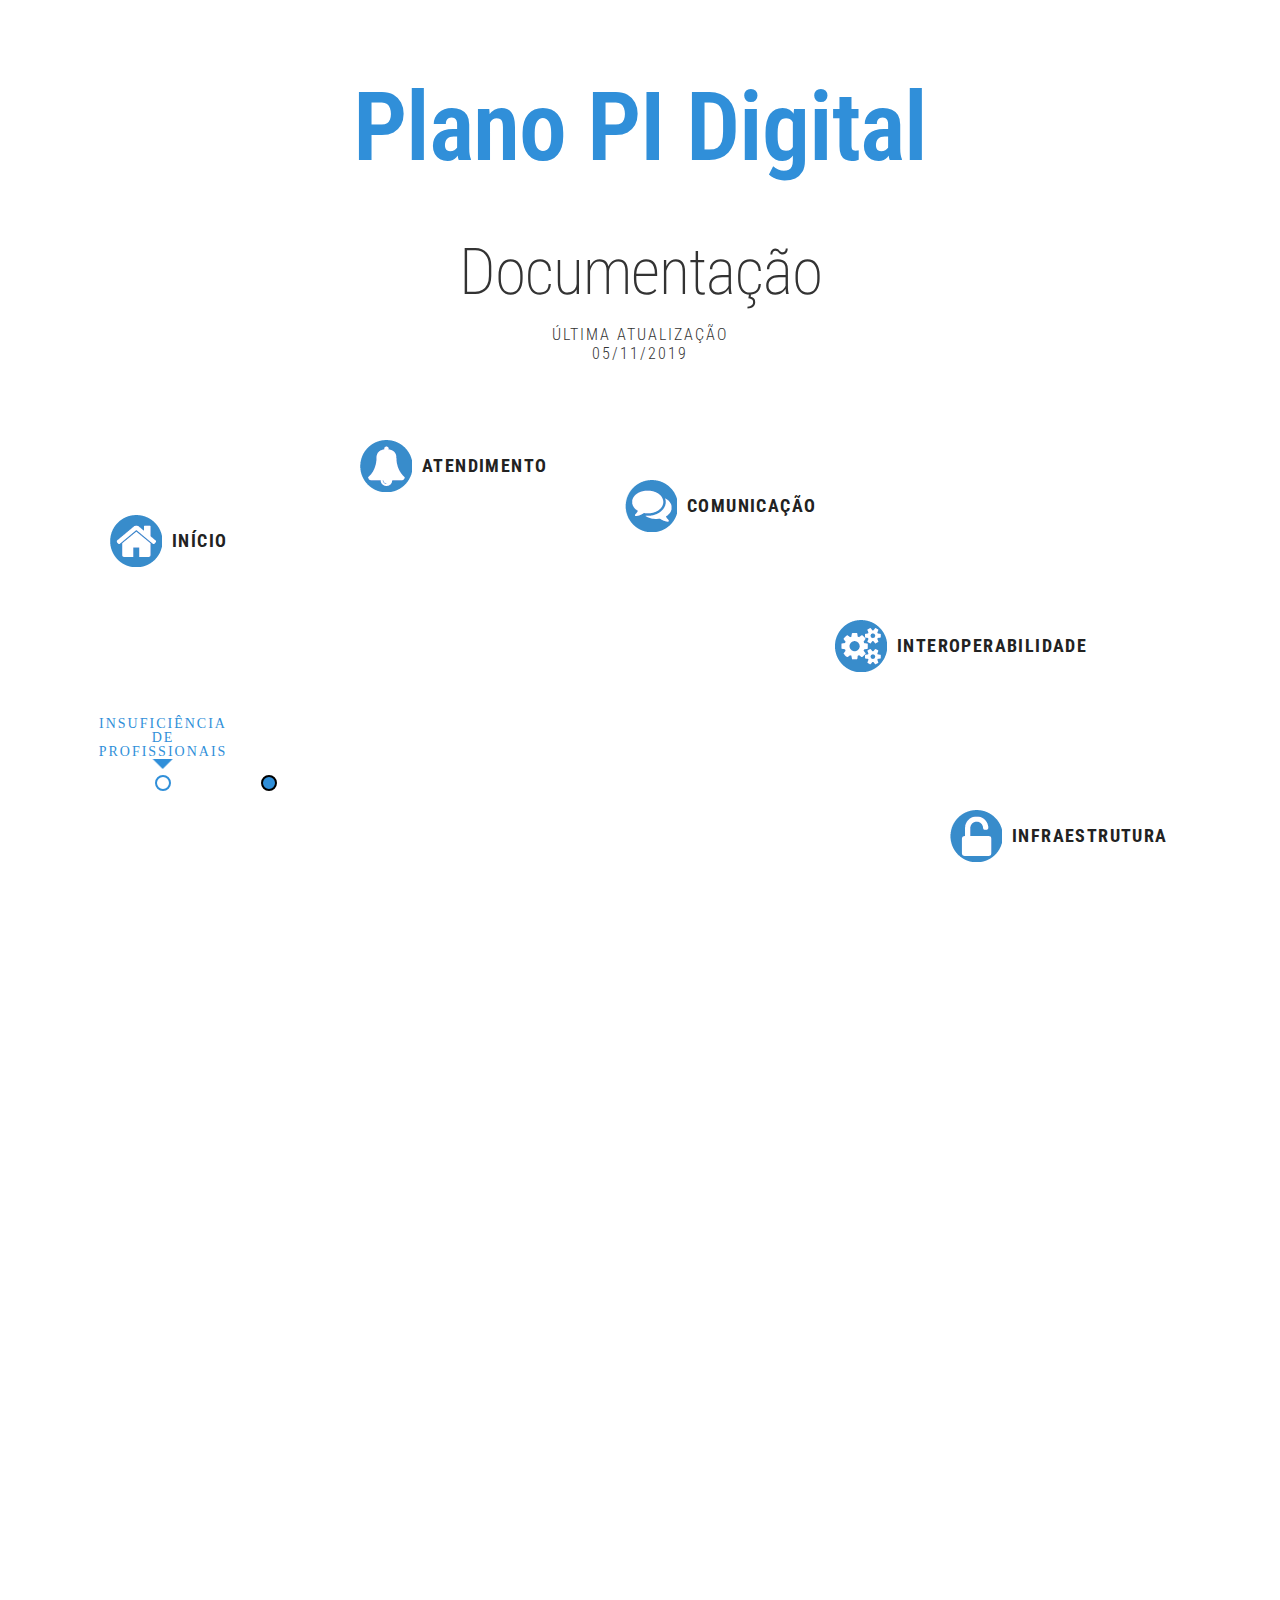
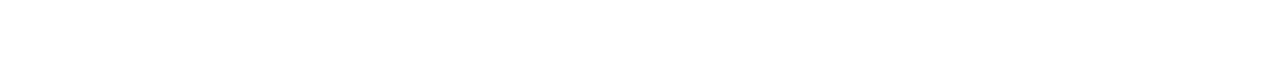
==== riscos.html @ b41d3cec "Update riscos.html" ====
<!DOCTYPE html>
<html lang="en" class="no-js">
<head>
		<meta charset="UTF-8" />
		<meta http-equiv="X-UA-Compatible" content="IE=edge"> 
		<meta name="viewport" content="width=device-width, initial-scale=1"> 
		<title>Documentação | PI Digital</title>
		<meta name="description" content="Documentação do Projeto de Transformação Digital dos Serviços Prestados pelo INPI" />
		<meta name="keywords" content="transformação digital, serviços, atendimento, comunicação, interoperabilidade, dados abertos, segurança da informação" />
		<meta name="author" content="Ouvidoria do INPI" />
		<link rel="shortcut icon" href="favicon.ico">
		<link rel="stylesheet" type="text/css" href="css/normalize.css">
		<link rel="stylesheet" type="text/css" href="css/demo.css">
		<link rel="stylesheet" type="text/css" href="css/component.css" />
		<script src="js/modernizr.min.js"></script>
	        <link rel="stylesheet" href="css/style.css" type="text/css" media="screen"/>
  		<link href="https://fonts.googleapis.com/css?family=Roboto|Roboto+Condensed&display=swap" rel="stylesheet">
		<script>
			document.documentElement.className = 'js';
			function browserCanUseCssVariables() { return window.CSS && window.CSS.supports && window.CSS.supports('--fake-var', 0); }
			if (!browserCanUseCssVariables()) alert('Your browser does not support CSS Variables. Please use a modern browser to view this demo.');
		</script>
        <style>
            .title{
                width:548px;
                height:119px;
                position:absolute;
                top:400px;
                left:150px;
                background:transparent url(images/indicadores.png) no-repeat top left;
            }
            a.back{
                background:transparent url(back.png) no-repeat top left;
                position:fixed;
                width:150px;
                height:27px;
                outline:none;
                bottom:0px;
                left:0px;
            }
            #content{
                position: relative;
		margin: 0;
		padding: 0;
		width: 100%;
		font-weight: 300;
		font-size: 1.15em;
            }
	    #chartdiv {
  		width:900px;
		height: 1000px;
  		position:absolute;
		font-family: "Roboto Condensed";
		top: -105px;
    		left: -100px;
	    }
	</style>

<!-- Resources -->
<script src="https://www.amcharts.com/lib/4/core.js"></script>
<script src="https://www.amcharts.com/lib/4/charts.js"></script>
<script src="https://www.amcharts.com/lib/4/themes/animated.js"></script>

<!-- Chart code -->
<script>
am4core.ready(function() {

// Themes begin
am4core.useTheme(am4themes_animated);
// Themes end

// Create chart instance
var chart = am4core.create("chartdiv", am4charts.RadarChart);

var data = [];

for(var i = 0; i < 20; i++){
  data.push({category: i, value:Math.round(Math.random() * 100)});
}

chart.data = data;
chart.radius = am4core.percent(100);
chart.innerRadius = am4core.percent(50);

// Create axes
var categoryAxis = chart.xAxes.push(new am4charts.CategoryAxis());
categoryAxis.dataFields.category = "category";
categoryAxis.renderer.grid.template.location = 0;
categoryAxis.renderer.minGridDistance = 30;
categoryAxis.tooltip.disabled = true;
categoryAxis.renderer.minHeight = 110;
categoryAxis.renderer.grid.template.disabled = true;
//categoryAxis.renderer.labels.template.disabled = true;
let labelTemplate = categoryAxis.renderer.labels.template;
labelTemplate.radius = am4core.percent(-60);
labelTemplate.location = 0.5;
labelTemplate.relativeRotation = 90;

var valueAxis = chart.yAxes.push(new am4charts.ValueAxis());
valueAxis.renderer.grid.template.disabled = true;
valueAxis.renderer.labels.template.disabled = true;
valueAxis.tooltip.disabled = true;

// Create series
var series = chart.series.push(new am4charts.RadarColumnSeries());
series.sequencedInterpolation = true;
series.dataFields.valueY = "value";
series.dataFields.categoryX = "category";
series.columns.template.strokeWidth = 0;
series.tooltipText = "{valueY}";
series.columns.template.radarColumn.cornerRadius = 10;
series.columns.template.radarColumn.innerCornerRadius = 0;

series.tooltip.pointerOrientation = "vertical";

// on hover, make corner radiuses bigger
let hoverState = series.columns.template.radarColumn.states.create("hover");
hoverState.properties.cornerRadius = 0;
hoverState.properties.fillOpacity = 1;


series.columns.template.adapter.add("fill", function(fill, target) {
  return chart.colors.getIndex(target.dataItem.index);
})

// Cursor
chart.cursor = new am4charts.RadarCursor();
chart.cursor.innerRadius = am4core.percent(50);
chart.cursor.lineY.disabled = true;

}); // end am4core.ready()
</script>

	</head>

    <body>
		<svg class="hidden">
			<defs>
				<path id="tabshape" d="M80,60C34,53.5,64.417,0,0,0v60H80z"></path>
			</defs>
		</svg>
		<div class="container">
			<!-- Top Navigation -->
			<header class="codrops-header">
				<a href="https://pi-digital.github.io/apresentacao/"><h1>Plano PI Digital</h1></a>
				<h2>Documentação</h2>
				<h5>ÚLTIMA ATUALIZAÇÃO<br>05/11/2019</h5>
			</header>
		</div>
        <div id="content">
<div class="navigation" id="nav">
<div class="item user">
<img src="png/circle.png" alt="" width="199" height="199" class="circle"/>
<a href="#" class="icon"></a>
<h2>Início</h2>
<ul>
<li><a href="https://github.com/pi-digital/documentacao/blob/master/docs/Plano PI Digital.pdf">Plano</a></li>
<li><a href="https://github.com/pi-digital/documentacao/blob/master/docs/Plano PI Digital - Compromissos dos Partícipes.pdf">Compromisso</a></li>
<li><a href="https://github.com/pi-digital/documentacao/blob/master/docs/Plano PI Digital - Governança.xlsx">Governança</a></li>
<li><a href="https://github.com/pi-digital/documentacao/blob/master/docs/Plano PI Digital - Cronograma.xlsx">Cronograma</a></li>
<li><a href="https://github.com/pi-digital/documentacao/blob/master/docs/Plano PI Digital - Edital de Seleção">Seleção</a></li>
<li><a href="https://github.com/pi-digital/documentacao/riscos.html">Riscos</a></li>
</ul>
</div>
<div class="item home">
<img src="png/circle.png" alt="" width="199" height="199" class="circle"/>
<a href="#" class="icon"></a>
<h2>Atendimento</h2>
<ul>
<li><a href="https://github.com/pi-digital/documentacao/blob/master/docs/Carta de Serviços ao Usuário - 3ª Edição.pdf">Carta</a></li>
<li><a href="https://github.com/pi-digital/documentacao/blob/master/docs/Diagnóstico de Transformação Digital de Serviços Federais - Versão 2.2.pdf">Diagnóstico</a></li>
<li><a href="https://github.com/pi-digital/documentacao/blob/master/docs/Fluxo de pagamento de retribuições representado graficamente pelo Serviço de Arrecadação do INPI por meio da ferramenta Bizagi.pdf">Fluxo de Retribuições</a></li>
</ul>
</div>
<div class="item shop">
<img src="png/circle.png" alt="" width="199" height="199" class="circle"/>
<a href="#" class="icon"></a>
<h2>Comunicação</h2>
<ul>
<li><a href="https://github.com/pi-digital/documentacao/blob/master/docs/Pesquisa de Usabilidade do Portal do INPI realizada pela Ouvidoria do INPI.pdf">Usabilidade do Portal</a></li>
<li><a href="https://github.com/pi-digital/documentacao/blob/master/docs/Relatório - Pesquisa com usuários externos.pdf">Minha Primeira Patente</a></li>
</ul>
</div>
<div class="item camera">
<img src="png/circle.png" alt="" width="199" height="199" class="circle"/>
<a href="#" class="icon"></a>
<h2>Interoperabilidade</h2>
<ul>
<li><a href="https://github.com/pi-digital/documentacao/blob/master/docs/Plano de Integração ao Login Único.pdf">Login Único</a></li>
<li><a href="https://github.com/pi-digital/documentacao/blob/master/docs/Ofício SEI nº 304-2019-PR-INPI.pdf">ConectaGov</a></li>
</ul>
</div>
<div class="item fav">
<img src="png/circle.png" alt="" width="199" height="199" class="circle"/>
<a href="#" class="icon"></a>
<h2>Infraestrutura</h2>
<ul>
<li><a href="https://github.com/pi-digital/documentacao/blob/master/docs/Ofício SEI nº 228-2019-PR-INPI.pdf">Módulo E-Chip</a></li>
</ul>
</div>
</div>
        </div>
				<div class="dotstyle dotstyle-tooltip">
					<ul>
						<li class="current"><a href="#">Insuficiência de Profissionais</a>
						            <div id="chartdiv"></div>
						</li>
						<li><a href="https://github.com/pi-digital/documentacao/riscos2.html">Inexperiência na Realização de Hackathons</a></li>
					</ul>
				</div>
        <!-- The JavaScript -->
        <script type="text/javascript" src="jquery.min.js"></script>
        <script type="text/javascript" src="jquery.easing.1.3.js"></script>
        <script type="text/javascript">
            $(function() {
                $('#nav > div').hover(
                function () {
                    var $this = $(this);
                    $this.find('img').stop().animate({
                        'width'     :'199px',
                        'height'    :'199px',
                        'top'       :'-25px',
                        'left'      :'-25px',
                        'opacity'   :'1.0'
                    },500,'easeOutBack',function(){
                        $(this).parent().find('ul').fadeIn(700);
                    });
                    $this.find('a:first,h2').addClass('active');
                },
                function () {
                    var $this = $(this);
                    $this.find('ul').fadeOut(500);
                    $this.find('img').stop().animate({
                        'width'     :'52px',
                        'height'    :'52px',
                        'top'       :'0px',
                        'left'      :'0px',
                        'opacity'   :'0.1'
                    },5000,'easeOutBack');
                    $this.find('a:first,h2').removeClass('active');
                }
            );
            });
        </script>
    		<script src="js/dots.js"></script>
		<script>
			[].slice.call( document.querySelectorAll( '.dotstyle > ul' ) ).forEach( function( nav ) {
				new DotNav( nav, {
					callback : function( idx ) {
						//console.log( idx )
					}
				} );
			} );
		</script>
</body>
</html>
---- css/demo.css ----
@import url(http://fonts.googleapis.com/css?family=Roboto Condensed:200,300,400,500,600);
@import url(http://fonts.googleapis.com/css?family=Roboto:100);
@import url(http://fonts.googleapis.com/css?family=Oswald:200,300,400,500,600);
@font-face {
  font-family: 'Roboto Condensed';
  font-style: normal;
  font-weight: 400;
  src: url('../fonts/roboto-condensed-v18-latin-regular.eot'); /* IE9 Compat Modes */
  src: local('Roboto Condensed'), local('RobotoCondensed-Regular'),
       url('../fonts/roboto-condensed-v18-latin-regular.eot?#iefix') format('embedded-opentype'), /* IE6-IE8 */
       url('../fonts/roboto-condensed-v18-latin-regular.woff2') format('woff2'), /* Super Modern Browsers */
       url('../fonts/roboto-condensed-v18-latin-regular.woff') format('woff'), /* Modern Browsers */
       url('../fonts/roboto-condensed-v18-latin-regular.ttf') format('truetype'), /* Safari, Android, iOS */
       url('../fonts/roboto-condensed-v18-latin-regular.svg#RobotoCondensed') format('svg'); /* Legacy iOS */
}
@font-face {
	font-family: 'bpicons';
	src:url('../fonts/bpicons/bpicons.eot');
	src:url('../fonts/bpicons/bpicons.eot?#iefix') format('embedded-opentype'),
		url('../fonts/bpicons/bpicons.woff') format('woff'),
		url('../fonts/bpicons/bpicons.ttf') format('truetype'),
		url('../fonts/bpicons/bpicons.svg#bpicons') format('svg');
	font-weight: normal;
	font-style: normal;
}

*, *:after, *:before { -webkit-box-sizing: border-box; box-sizing: border-box; }
.clearfix:before, .clearfix:after { content: ''; display: table; }
.clearfix:after { clear: both; }

/* Some variables */
:root {
	--folder-width: 6em;
	--folder-height: calc(0.8 * var(--folder-width));
	--folder-deco-width: calc(var(--folder-width) / 3.5);
	--folder-cover-height: calc(0.7 * var(--folder-width));
	--folder-slip-height: calc(var(--folder-height) - var(--folder-cover-height));
	--folder-border-radius: calc(var(--folder-width) / 10);
	--folder-title-size: calc(0.16 * var(--folder-width));
	--thumb-width: calc(0.6 * var(--folder-width));
	--grid-item-padding: 3em;
}

a {
	text-decoration: none;
	color: #d15066;
	outline: none;
	transition: color 0.2s;
}

.hidden {
	position: absolute;
	overflow: hidden;
	width: 0;
	height: 0;
	pointer-events: none;
}

/* Icons */
.icon {
	display: block;
	width: 1.5em;
	height: 1.5em;
	margin: 0 auto;
	fill: currentColor;
}

.message-mobile {
	display: none;
	width: 100%;
	padding: 0.5em;
	text-align: center;
	background: #f6506c;
	color: #fff;
}

body {
	background: #fff;
	font-family: 'Roboto Condensed';
}

a {
	color: #308fd9;
	text-decoration: none;
	outline: none;
}

a:hover, a:focus {
	color: #74777b;
}

.related {
	text-align: center;
	font-size: 1.25em;
	padding: 3em 0;
	overflow: hidden;
}

.related a {
	display: inline-block;
	text-align: left;
	margin: 20px auto;
	padding: 10px 20px;
	opacity: 0.8;
	color: #777;
	-webkit-transition: opacity 0.3s;
	transition: opacity 0.3s;
	-webkit-backface-visibility: hidden;
}

.related a:hover,
.related a:active {
	opacity: 1;
}

.related a img {
	max-width: 100%;
}

.related a h3 {
	font-weight: 300;
	margin: 0;
	padding: 0.3em 0;
}

.wrap {
	background-color: #f4726d
}

.wrap > div {
	float: left;
	overflow: hidden;
	padding: 0 0 8em;
	height: 275px;
	width: 50%;
	text-align: center;
}

.wrap > div h2 {
	text-transform: uppercase;
	letter-spacing: 1px;
	margin: 0;
	padding: 4em 0 5em;
	font-size: 0.85em;
	color: #c44d48;
}

.support {
	display: none;
	color: #ef5189;
	text-align: left;
	font-size: 1.5em;
	max-width: 1200px;
	margin: 1em auto 0;
	padding: 0;
}

.no-flexbox .support {
	display: block;
}

.hidden {
	position: absolute;
	width: 0;
	height: 0;
	overflow: hidden;
	opacity: 0;
}

.container > section {
	padding: 0;
	font-size: 1.25em;
	min-height: 100%;
}

p {
	font-family: 'Roboto Condensed';
	font-weight: 200;
	font-size: 1em;
	padding: 0px 50px 10px 50px;
	text-align: left;
	color: rgb(51, 51, 51);
	text-align: left;
}

.embed-container {
	position: relative;
	padding-bottom: 56.25%;
	heigh: 0;
	overflow: hidden;
	max-width: 100%;
}

.embed-container iframe, .embed-container object, .embed-container embed {
	position: absolute;
	top: 0;
	left: 0;
	width: 100%;
	height: 100%;
}

.footer {
   position: relative;
   display: block;
   left: 0;
   bottom: 0;
   padding: 48px 98px;
   width: 100%;
   color: white;
   text-align: right;
}

/* Header */
.codrops-header {
	padding: 3em 3em 0 3em;
	letter-spacing: -1px;
}

.codrops-header h1 {
	font-family: 'Roboto Condensed';
	font-weight: 600;
	font-size: 6em;
	line-height: 1.15;
	margin-bottom: 0;
	margin-top: 0.25em;
	padding: 0px 50px 0px 50px;
	text-align: center;
	color: #308fd9;
}

.codrops-header h1 span {
	display: block;
	font-size: 50%;
	font-weight: 400;
	padding-top: 0.325em;
	color: #bdc2c9;
}

.codrops-header h2 {
	font-family: 'Roboto Condensed';
	font-weight: 200;
	font-size: 4em;
	line-height: 1.15;
	margin-bottom: 0;
	padding: 0px 50px 0x 50px;
	text-align: center;
	color: rgb(51, 51, 51);
}

.codrops-header h3 {
        font-family: 'Roboto Condensed';
	text-transform: uppercase;
	display: block;
	letter-spacing: 2px;
	font-weight: 300;
	font-size: 1em;
	margin-top: 16px;
	margin-bottom: 16px;
	padding: 0px 50px 50px 50px;
	text-align: center;
	color: rgb(51, 51, 51);
}

.codrops-header h5 {
        font-family: 'Roboto Condensed';
	text-transform: uppercase;
	display: block;
	letter-spacing: 2px;
	font-weight: 300;
	font-size: 1em;
	margin-top: 16px;
	padding: 0px 50px 0px 50px;
	text-align: center;
	color: rgb(51, 51, 51);
}

/* Content */
.content {
	position: relative;
	display: flex;
	flex-wrap: wrap;
	align-items: center;
	justify-content: center;
	padding: 0 0 1em;
	height: 125vh;
	min-height: 400px;
	overflow: hidden;
}

.content--info {
	position: absolute;
	top: 3em;
	left: 2.2em;
	color: #b1b1c1;
	font-size: 0.85em;
}

.content--info a:hover,
.content--info a:focus {
	color: #333;
}

.grid {
	flex: none;
	display: flex;
	flex-wrap: wrap;
	align-content: center;
	justify-content: center;
	width: calc(5 * (2 * var(--grid-item-padding) + var(--folder-width)));
}

.grid__item {
	padding: var(--grid-item-padding);
}

.content__title {
	font-size: 0.85em;
	position: absolute;
	top: 18%;
	left: 2em;
	width: 5em;
	margin: 0.75em 0;
	color: #b0adad;
}

/* Folder */
.folder {
	position: relative;
	z-index: 100;
	width: var(--folder-width);
}

.folder__feedback {
	position: absolute;
	width: var(--thumb-width);
	height: var(--thumb-width);
	border-radius: 50%;
	background: #181a1c;
	top: 50%;
	left: 50%;
	margin: calc(var(--thumb-width) / -2 + var(--folder-slip-height) / 2) 0 0 calc(var(--thumb-width) / -2);
	pointer-events: none;
	opacity: 0;
}

.folder__icon {
	position: relative;
	width: 100%;
	height: var(--folder-height);
	cursor: pointer;
}

.folder__icon--perspective {
	perspective: 800px;
}

.folder__icon-img {
	backface-visibility: hidden;
	transform-origin: 50% 100%;
}

.folder__icon-img,
.folder__icon-svg {
	position: absolute;
	top: 0;
	left: 0;
	width: 100%;
	height: 100%;
}

.folder__icon--perspective .folder__icon-img,
.folder__icon--perspective .folder__icon-svg {
	transform-style: preserve-3d;
}

.folder__icon-svg {
	fill: currentColor;
}

.folder__icon-svg--deco {
	color: #76767f;
	width: var(--folder-deco-width);
	height: var(--folder-deco-width);
	top: 50%;
	left: 50%;
	margin: calc( (var(--folder-deco-width) / -2) + var(--folder-slip-height) / 2 ) 0 0 calc(var(--folder-deco-width) / -2);
}

/* Inner paper sheets */
.folder__icon-deco {
	position: absolute;
	bottom: 2px;
	left: 2px;
	width: calc(var(--folder-width) - 4px);
	height: calc(var(--folder-cover-height) - 4px);
	border-radius: var(--folder-border-radius);
	background-color: #fff;
}

.folder__preview {
	pointer-events: none;
	position: absolute;
}

.folder__preview--thumbs {
	width: var(--thumb-width);
	height: var(--thumb-width);
	top: calc((var(--folder-height) + var(--folder-slip-height)) / 2 - var(--thumb-width) / 2);
	left: calc(var(--folder-width) / 2 - var(--thumb-width) / 2);
}

.folder__preview--text {
	position: absolute;
	left: 100%;
	top: var(--folder-slip-height);
	padding: 0 2em;
	opacity: 0;
}

.folder__preview--magnifier {
	top: 50%;
	text-align: center;
	display: flex;
	flex-wrap: wrap;
	align-items: flex-start;
	justify-content: center;
	align-content: space-between;
	left: 50%;
	background: #fff;
	width: calc(var(--thumb-width) * 5);
	height: calc(var(--thumb-width) * 5);
	margin: calc(var(--thumb-width) * 5 / -2) 0 0 calc(var(--thumb-width) * 5 / -2);
	padding: 3.5em;
	border-radius: 50%;
	opacity: 0;
}

.folder__preview--bar {
	position: fixed;
	bottom: 0;
	left: 0;
	width: 100%;
}

.folder__thumb {
	max-width: 100%;
	display: block;
	position: absolute;
	opacity: 0;
}

.folder__detail {
	margin: 0;
}

.folder__detail-svg {
	width: 2em;
	height: 2em;
	position: relative;
	fill: #ddd;
}

.folder__detail-svg--gif {
	fill: #5cc7be;
}

.folder__detail-svg--txt {
	fill: #b8d8fb;
}

.folder__detail-svg--mp3 {
	fill: #fbcf7b;
}

.folder__detail-text {
	display: block;
	font-size: 68.5%;
}

.folder__caption {
	position: relative;
	display: inline-block;
	line-height: 1.15;
	margin: 0.75em 0 0;
	font-size: var(--folder-title-size); /* dynamic font sizing depending on the folder dimension */
}

/* Dummy */
.dummy {
	position: relative;
	flex: none;
	pointer-events: none;
}

.dummy svg {
	fill: currentColor;
	opacity: 0.3;
	display: block;
	width: var(--folder-width);
	height: var(--folder-height);
}

/* Individual styles and colors */
/* devi */

.content--devi {
	color: #c6c6d3;
	background: #f2f2f9;
}

.folder--devi .folder__icon-img--back {
	color: #8c8c99;
}

.folder--devi .folder__icon-img--cover {
	color: #adadba;
}

.folder--devi .folder__icon-img--cover,
.folder--devi .folder__icon-img--back {
	transition: color 0.15s ease;
}

.content--devi .folder__icon:hover .folder__icon-img--cover {
	color: #636372;
}

.content--devi .folder__icon:hover .folder__icon-img--back {
	color: #333;
}

.folder--devi .folder__icon-svg--deco {
	-webkit-filter: brightness(1.3);
	filter: brightness(1.3);
}

.folder--devi .folder__caption {
	color: #323437;
}

/* rudras */
.content--rudras {
	background-color: #c7ceda;
	color: #9fa7b5;
}

.content--rudras::after {
	color: #2c67cd;
}

.folder--rudras .folder__icon-img--back {
	color: #353637;
}

.folder--rudras .folder__icon-img--cover {
	color: #505153;
}

.folder--rudras .folder__icon-svg--deco {
	color: #c7ceda;
}

.folder--rudras .folder__caption {
	color: #2c67cd;
}

/* ardra */
.content--ardra {
	background-color: #2b2d31;
	color: #4c4e52;
}

.content--ardra::after {
	color: #396fc5;
}

.folder--ardra .folder__icon-img--back {
	color: #234e91;
}

.folder--ardra .folder__icon-img--cover {
	color: #396fc5;
}

.folder--ardra .folder__icon-svg--deco {
	color: #234e91;
}

.folder--ardra .folder__caption {
	color: #396fc5;
}

/* shakti */
.content--shakti {
	background-color: #396fc5;
	color: #4f8dee;
}

.content--shakti::after {
	color: #a8e485;
}

.folder--shakti .folder__icon-img--back {
	color: #091aad;
}

.folder--shakti .folder__icon-img--cover {
	color: #061bce;
}

.folder--shakti .folder__icon-svg--deco {
	color: #091aad;
}

.folder--shakti .folder__caption {
	color: #a8e485;
}

.folder--shakti .folder__thumb {
	transform-origin: -600% 50%;
}

/* kubera */
.content--kubera {
	background-color: #41f0b0;
	color: #4ccf9f;
}

.content--kubera::after {
	color: #2d2f2f;
}

.folder--kubera .folder__icon-img--back {
	color: #121313;
}

.folder--kubera .folder__icon-img--cover {
	color: #2d2f2f;
}

.folder--kubera .folder__icon-svg--deco {
	color: #5a6f67;
}

.folder--kubera .folder__caption {
	color: #2d2f2f;	
}

/* hari */
.content--hari {
	color: #0b66d9;
}

.content--hari::after {
	color: #f9dd48;
}

.folder--hari .folder__icon-img--back {
	color: #0c1dc0;
}

.folder--hari .folder__icon-img--cover {
	color: #1025ee;
}

.folder--hari .folder__icon-svg--deco {
	color: #0e1da7;
}

.folder--hari .folder__caption {
	color: #1025ee;	
	transition: opacity 0.2s;
}

.folder--hari .folder__icon {
	transform-origin: 50% 100%;
}

.folder--hari .folder__icon:hover + .folder__caption {
	opacity: 0;
	transition-delay: 0.3s;
}

.folder--hari .folder__feedback {
	background-color: #1198e8;	
}

/* ravi */
.content--ravi {
	background-color: #e6e6e4;
	color: #c3c3b6;
}

.content--ravi::after {
	color: #202023;
}

.folder--ravi .folder__icon-img--back {
	color: #202023;
}

.folder--ravi .folder__icon-img--cover {
	color: #3f3f45;
}

.folder--ravi .folder__icon-svg--deco {
	color: #000;
}

.folder--ravi .folder__caption {
	color: #202023;	
}

.folder--ravi .folder__feedback {
	background-color: #fff;	
}

.folder--ravi .folder__preview--thumbs {
	width: 75px;
	height: 65px;
	top: calc((var(--folder-height) + var(--folder-slip-height)) / 2 - 65px / 2);
	left: calc(var(--folder-width) / 2 - 75px / 2);
}

/* durga */
.content--durga {
	background-color: #202225;
	color: #000;
}

.content--durga::after {
	color: #75dd96;
}

.folder--durga .folder__icon-img--back {
	color: #56ac72;
}

.folder--durga .folder__icon-img--cover {
	color: #75dd96;
}

.folder--durga .folder__icon-svg--deco {
	color: #56ac72;
}

.folder--durga .folder__caption {
	color: #75dd96;
	font-family: monospace;
}

.folder--durga .folder__detail	{
	color: #f1f1f1;
	font-size: 1.15em;
	margin: 0.25em 0;
	font-family: monospace;
}

/* nandi */
.content--nandi {
	background-color: #e3f6e5;
	color: #cbd9cc;
}

.content--nandi::after {
	color: #292d28;
}

.folder--nandi .folder__icon-img--back {
	color: #caa968;
}

.folder--nandi .folder__icon-img--cover {
	color: #ddba75;
}

.folder--nandi .folder__icon-svg--deco {
	color: #caa968;
}

.folder--nandi .folder__caption {
	color: #292d28;
}

.folder--nandi .folder__detail {
	width: 33%;
}

/* Related demos */
.content--related {
	font-weight: bold;
	justify-content: center;
	min-height: 0;
	padding-bottom: 10em;
	text-align: center;
}

.content--related p:first-child {
	padding: 6em 0 2em;
}

.content--related p {
	width: 100%;
}

.media-item {
	display: inline-block;
	padding: 1em 2vw;
	vertical-align: top;
	transition: color 0.3s;
}

.media-item__img {
	max-width: 100%;
	opacity: 0.6;
	transition: opacity 0.3s;
}

.media-item:hover .media-item__img,
.media-item:focus .media-item__img {
	opacity: 1;
}

.media-item__title {
	font-size: 1em;
	margin: 0;
	padding: 0.5em;
}

@media screen and (max-width: 42em) {
	.dummy {
		opacity: 0;
	}
	.codrops-header {
		height: auto;
		min-height: 0;
		padding: 12.5vh 0.5em;
	}
	.codrops-header__title {
		font-size: 1.5em;
	}
	.message-mobile {
		display: block;
	}
}

/* To Navigation Style */
.codrops-top {
	width: 100%;
	text-transform: uppercase;
	font-weight: 700;
	font-size: 0.69em;
	line-height: 2.2;
}

.codrops-top a {
	display: inline-block;
	padding: 1em 2em;
	text-decoration: none;
	letter-spacing: 1px;
}

.codrops-top span.right {
	float: right;
}

.codrops-top span.right a {
	display: block;
	float: left;
}

.codrops-icon:before {
	margin: 0 4px;
	text-transform: none;
	font-weight: normal;
	font-style: normal;
	font-variant: normal;
	font-family: 'codropsicons';
	line-height: 1;
	speak: none;
	-webkit-font-smoothing: antialiased;
}

.codrops-icon-drop:before {
	content: "\e001";
}

.codrops-icon-prev:before {
	content: "\e004";
}

/* Related demos */
.related {
	text-align: center;
}

.related > a {
	width: calc(100% - 20px);
	max-width: 340px;
	border: 1px solid black;
	border-color: initial;
	display: inline-block;
	text-align: center;
	margin: 20px 10px;
	padding: 25px;
}

.related a img {
	max-width: 100%;
	opacity: 0.8;
}

.related a:hover img,
.related a:active img {
	opacity: 1;
}

.related a h3 {
	margin: 0;
	padding: 0.5em 0 0.3em;
	max-width: 300px;
	text-align: left;
}

@media screen and (max-width: 1280px) {
	.codrops-header h1 {
		padding: 0 0.5em;
	}
	.support {
		padding: 0 1.5em;
	}
}

@media screen and (max-width: 30em) {
	.container > section {
		padding: 3em 0;
	}
	.codrops-header {
		padding: 2em 0 1em;
	}
	.codrops-header h1 {
		font-size: 3.5em;
	}
}


@media screen and (max-width: 25em) {
	.codrops-icon {
		font-size: 1.5em;
	}
	.codrops-icon span {
		display: none;
	}
}
@media screen and (max-width: 42em) {
	.wrap > div {
		float: none;
		width: 100%;
	}

	.dotstyle:nth-child(4n),
	.dotstyle:nth-child(4n-3) {
		background-color: rgba(0, 0, 0, 0);
	}

	.dotstyle:nth-child(odd) {
		background-color: rgba(0, 0, 0, 0.05);
	}
}

@media screen and (max-width: 25em) {

	.codrops-icon span {
		display: none;
	}

	.codrops-icon:before {
		font-size: 160%;
		line-height: 2;
	}

}
---- css/component.css ----
/* Common styles and resets */

.dotstyle ul {
	position: relative;
	display: inline-block;
	margin: 0;
	padding: 0;
	list-style: none;
	cursor: default;
	-webkit-touch-callout: none;
	-webkit-user-select: none;
	-khtml-user-select: none;
	-moz-user-select: none;
	-ms-user-select: none;
	user-select: none;
}

.dotstyle li {
	position: relative;
	display: block;
	float: left;
	margin: 0 45px;
	width: 16px;
	height: 16px;
	cursor: pointer;
}

.dotstyle li a {
	top: 0;
	left: 0;
	width: 100%;
	height: 100%;
	outline: none;
	border-radius: 50%;
	background-color: #fff;
	background-color: rgba(255, 255, 255, 0.3);
	text-indent: -999em; /* make the text accessible to screen readers */
	cursor: pointer;
	position: absolute;
}

.dotstyle li a:focus {
	outline: none;
}

/* Individual styles and effects */

/* Fill up */

.dotstyle-fillup li a {
	overflow: hidden;
	background-color: transparent;
	box-shadow: inset 0 0 0 2px white;
	-webkit-transition: background 0.3s ease;
	transition: background 0.3s ease;
}

.dotstyle-fillup li a::after {
	content: '';
	position: absolute;
	bottom: 0;
	height: 0;
	left: 0;
	width: 100%;
	background-color: #fff;
	box-shadow: 0 0 1px #fff;
	-webkit-transition: height 0.3s ease;
	transition: height 0.3s ease;
}

.dotstyle-fillup li a:hover,
.dotstyle-fillup li a:focus {
	background-color: rgba(0, 0, 0, 0.2);
}

.dotstyle-fillup li.current a::after {
	height: 100%;
}

/* Scale up */

.dotstyle-scaleup li a {
	-webkit-transition: -webkit-transform 0.3s ease, background-color 0.3s ease;
	transition: transform 0.3s ease, background-color 0.3s ease;
}

.dotstyle-scaleup li a:hover,
.dotstyle-scaleup li a:focus {
	background-color: white;
}

.dotstyle-scaleup li.current a {
	background-color: white;
	-webkit-transform: scale(1.5);
	transform: scale(1.5);
}

/* Stroke */

.dotstyle-stroke li a {
	box-shadow: 0 0 0 2px rgba(255, 255, 255, 0);
	-webkit-transition: box-shadow 0.3s ease, background-color 0.3s ease;
	transition: box-shadow 0.3s ease, background-color 0.3s ease;
}

.dotstyle-stroke li a:hover,
.dotstyle-stroke li a:focus {
	background-color: white;
}

.dotstyle-stroke li.current a {
	background-color: transparent;
	box-shadow: 0 0 0 2px white;
}

/* Fill in */

.dotstyle-fillin li a {
	background-color: transparent;
	box-shadow: inset 0 0 0 2px white;
	-webkit-transition: box-shadow 0.3s ease;
	transition: box-shadow 0.3s ease;
}

.dotstyle-fillin li a:hover,
.dotstyle-fillin li a:focus {
	box-shadow: inset 0 0 0 2px rgba(255, 255, 255, 0.6)
}

.dotstyle-fillin li.current a {
	box-shadow: inset 0 0 0 8px white;
}

/* Circle grow */

.dotstyle-circlegrow li a {
	overflow: hidden;
	background-color: transparent;
	box-shadow: inset 0 0 0 2px white;
	-webkit-transition: opacity 0.3s ease;
	transition: opacity 0.3s ease;
}

.dotstyle-circlegrow li a::after {
	content: '';
	position: absolute;
	width: 100%;
	height: 100%;
	left: 0;
	border-radius: 50%;
	background-color: #fff;
	-webkit-transform: scale(0);
	transform: scale(0);
	-webkit-transform-origin: 50% 50%;
	transform-origin: 50% 50%;
	-webkit-transition: -webkit-transform 0.3s ease;
	transition: transform 0.3s ease;
}

.dotstyle-circlegrow li a:hover,
.dotstyle-circlegrow li a:focus {
	opacity: 0.7;
}

.dotstyle-circlegrow li.current a::after {
	-webkit-transform: scale(1);
	transform: scale(1);
}

/* Dot to stroke */

.dotstyle-dotstroke li a {
	box-shadow: inset 0 0 0 8px rgba(255, 255, 255, 0.5);
	-webkit-transition: box-shadow 0.3s ease;
	transition: box-shadow 0.3s ease;
}

.dotstyle-dotstroke li a:hover,
.dotstyle-dotstroke li a:focus {
	box-shadow: inset 0 0 0 8px white;
}

.dotstyle-dotstroke li.current a {
	box-shadow: inset 0 0 0 2px white;
}

/* SVG draw circle stroke */

.dotstyle-drawcircle li {
	width: 18px;
	height: 18px;
}

.dotstyle-drawcircle li a {
	top: 3px;
	left: 3px;
	width: 12px;
	height: 12px;
	background-color: #c44d48;
	-webkit-transition: opacity 0.3s ease;
	transition: opacity 0.3s ease;
}

.dotstyle-drawcircle li svg {
	z-index: 10;
}

.dotstyle-drawcircle li svg circle {
	opacity: 0;
	fill: none;
	stroke: #fff;
	stroke-width: 3;
	stroke-linecap: round;
	stroke-linejoin: round;
	stroke-dasharray: 39 39;
	stroke-dashoffset: 39;
	/* length of circle path (pi*2r) */
	-webkit-transition: stroke-dashoffset 0.3s, opacity 0.3s;
	transition: stroke-dashoffset 0.3s, opacity 0.3s;
}

.dotstyle-drawcircle li.current a,
.dotstyle-drawcircle li a:hover,
.dotstyle-drawcircle li a:focus {
	opacity: 0.5;
}

.dotstyle-drawcircle li.current svg circle {
	opacity: 1;
	stroke-dashoffset: 0;
	-webkit-transition: stroke-dashoffset 0.3s, opacity 0.15s;
	transition: stroke-dashoffset 0.3s, opacity 0.15s;
}

/* Small dot with stroke */

.dotstyle-smalldotstroke li {
	border-radius: 50%;
	box-shadow: 0 0 0 2px rgba(255, 255, 255, 0);
	-webkit-transition: box-shadow 0.3s ease;
	transition: box-shadow 0.3s ease;
}

.dotstyle-smalldotstroke li a {
	background-color: rgba(255, 255, 255, 0.7);
	-webkit-transition: background-color 0.3s ease, -webkit-transform 0.3s ease;
	transition: background-color 0.3s ease, transform 0.3s ease;
}

.dotstyle-smalldotstroke li a:hover,
.dotstyle-smalldotstroke li a:focus,
.dotstyle-smalldotstroke li.current a {
	background-color: white
}

.dotstyle-smalldotstroke li.current a {
	-webkit-transform: scale(0.4);
	transform: scale(0.4);
}

.dotstyle-smalldotstroke li.current {
	box-shadow: 0 0 0 2px white;
}

/* Puff */

.dotstyle-puff li a {
	border: 2px solid #fff;
	-webkit-transition: border-color 0.3s ease;
	transition: border-color 0.3s ease;
}

.dotstyle-puff li a::after {
	content: '';
	position: absolute;
	top: 0;
	left: 0;
	width: 100%;
	height: 100%;
	visibility: hidden;
	background: #c44d48;
	border-radius: 50%;
	box-shadow: 0 0 1px #c44d48;
	opacity: 0;
	-webkit-transform: scale(3);
	transform: scale(3);
	-webkit-transition: opacity 0.3s ease, -webkit-transform 0.3s ease, visibility 0s 0.3s;
	transition: opacity 0.3s ease, transform 0.3s ease, visibility 0s 0.3s;
}

.dotstyle-puff li a:hover,
.dotstyle-puff li a:focus,
.dotstyle-puff li.current a {
	border-color: #c44d48;
}

.dotstyle-puff li.current a::after {
	visibility: visible;
	opacity: 1;
	-webkit-transform: scale(1);
	transform: scale(1);
	-webkit-transition: opacity 0.3s ease, -webkit-transform 0.3s ease;
	transition: opacity 0.3s ease, transform 0.3s ease;
}

/* 3D Flip */

.dotstyle-flip li {
	-webkit-perspective: 1000px;
	perspective: 1000px;
}

.dotstyle-flip li a {
	background-color: transparent;
	-webkit-transform-style: preserve-3d;
	transform-style: preserve-3d;
	-webkit-transition: -webkit-transform 0.3s ease, opacity 0.3s ease;
	transition: transform 0.3s ease, opacity 0.3s ease;
}

.dotstyle-flip li a::before,
.dotstyle-flip li a::after {
	position: absolute;
	top: 0;
	left: 0;
	width: 100%;
	height: 100%;
	border-radius: 50%;
	background-color: white;
	content: '';
	text-indent: 0;
	-webkit-backface-visibility: hidden;
	backface-visibility: hidden;
}

.dotstyle-flip li a::after {
	background-color: #c44d48;
	-webkit-transform: rotateY(180deg);
	transform: rotateY(180deg);
}

.dotstyle-flip li a:hover,
.dotstyle-flip li a:focus {
	opacity: 0.8;
}

.dotstyle-flip li.current a {
	-webkit-transform: rotateY(180deg);
	transform: rotateY(180deg);
}

/* Tooltip */
.dotstyle-tooltip {
 	position:absolute;
	top: 775px;
	left: 110px;
	font-family: "Roboto Condensed";
	font-size: 14px;
	text-transform: uppercase;
	letter-spacing: 2px;
	text-align: center;
}

.dotstyle-tooltip h2 {
	top: 100px;
}

.dotstyle-tooltip li {
  	background-color: #308fd9;
	border: 2px solid #000;
	border-radius: 50%;
	z-index: 1;
	-webkit-transition: border-color 0.3s ease;
	transition: border-color 0.3s ease;
}

.dotstyle-tooltip li a {
	top: auto;
	bottom: 250%;
	left: 50%;
	visibility: hidden;
	padding: 0 10px;
	width: auto;
	height: auto;
	border-radius: 0;
	color: #308fd9;;
	text-indent: 0;
	line-height: 1;
	opacity: 0;
	-webkit-transform: translateX(-50%) translateY(-50%);
	transform: translateX(-50%) translateY(-50%);
	-webkit-transition: -webkit-transform 0.3s ease, opacity 0.3s ease, visibility 0s 0.3s ease;
	transition: transform 0.3s ease, opacity 0.3s ease, visibility 0s 0.3s ease;
}

.dotstyle-tooltip li a::after { /* http: //cssarrowplease.com/ */
	position: absolute;
	left: 50%;
	margin-left: -10px;
	width: 0;
	height: 0;
	border: solid transparent;
	border-width: 10px;
	border-color: transparent;
	border-top-color: #308fd9;
	content: '';
	pointer-events: none;
	top: 99%;
	-webkit-backface-visibility: hidden;
	backface-visibility: hidden;
	-webkit-transition: opacity 0.3s ease;
	transition: opacity 0.3s ease;
}

.no-touch .dotstyle-tooltip li:hover a,
.dotstyle-tooltip li.current a {
	z-index: 100;
	visibility: visible;
	opacity: 1;
	-webkit-transform: translateX(-50%) translateY(0%);
	transform: translateX(-50%) translateY(0%);
	-webkit-transition: -webkit-transform 0.3s ease, opacity 0.3s ease;
	transition: transform 0.3s ease, opacity 0.3s ease;
}

.dotstyle-tooltip li.current {
  	background-color: #fff;
	border-color: #308fd9;
}

.dotstyle-tooltip li:hover {
	z-index: 100;
}

.no-touch .dotstyle-tooltip ul:hover li.current a {
	opacity: 0.2;
}

.dotstyle-tooltip ul li.current:hover a {
	opacity: 1;
}

/* Dot move */

.dotstyle-dotmove li:last-child {
	position: absolute;
	left: 0;
	margin: 0;
	width: 48px;
	-webkit-transition: -webkit-transform 0.3s ease;
	transition: transform 0.3s ease;
}

.dotstyle-dotmove li:last-child::after {
	content: '';
	position: absolute;
	left: 50%;
	top: -1px;
	width: 18px;
	height: 18px;
	border-radius: 50%;
	background: #c44d48;
	-webkit-transform: translateX(-50%);
	transform: translateX(-50%);
}

.dotstyle-dotmove li.current:first-child ~ li:last-child {
	-webkit-transform: translateX(0%);
	transform: translateX(0%);
}

.dotstyle-dotmove li.current:nth-child(2) ~ li:last-child {
	-webkit-transform: translateX(100%);
	transform: translateX(100%);
}

.dotstyle-dotmove li.current:nth-child(3) ~ li:last-child {
	-webkit-transform: translateX(200%);
	transform: translateX(200%);
}

.dotstyle-dotmove li.current:nth-child(4) ~ li:last-child {
	-webkit-transform: translateX(300%);
	transform: translateX(300%);
}

.dotstyle-dotmove li.current:nth-child(5) ~ li:last-child {
	-webkit-transform: translateX(400%);
	transform: translateX(400%);
}

.dotstyle-dotmove li.current:nth-child(6) ~ li:last-child {
	-webkit-transform: translateX(500%);
	transform: translateX(500%);
}

.dotstyle-dotmove li a {
	-webkit-transition: background-color 0.3s ease;
	transition: background-color 0.3s ease;
}

.dotstyle-dotmove li a:hover,
.dotstyle-dotmove li a:focus {
	background-color: #fff;
}

/* Fly in */

.dotstyle-hop li a {
	border: 2px solid #c44d48;
	background: transparent;
}

.dotstyle-hop li a::after {
	content: '';
	width: 100%;
	height: 100%;
	position: absolute;
	left: 0;
	border-radius: 50%;
	visibility: hidden;
	background: #fff;
	opacity: 0;
	-webkit-transform: rotate(-100deg);
	transform: rotate(-100deg);
	-webkit-transform-origin: -200% 50%;
	transform-origin: -200% 50%;
	-webkit-transition: -webkit-transform 0.3s ease 0.3s, opacity 0.3s ease, visibility 0s 0.3s ease;
	transition: transform 0.3s ease 0.3s, opacity 0.3s ease, visibility 0s 0.3s ease;
}

.dotstyle-hop li a:focus {
	background: rgba(255, 255, 255, 0.2);
}

.dotstyle-hop li.current-from-right a::after {
	-webkit-transition: none;
	transition: none;
	-webkit-transform: rotate(100deg);
	transform: rotate(100deg);
	-webkit-transform-origin: 300% 50%;
	transform-origin: 300% 50%;
}

.dotstyle-hop li.current a::after {
	visibility: visible;
	opacity: 1;
	-webkit-transform: rotate(0deg);
	transform: rotate(0deg);
	-webkit-transition: -webkit-transform 0.3s ease, opacity 0.3s ease;
	transition: transform 0.3s ease, opacity 0.3s ease;
}

/* Fall */

.dotstyle-fall li::after {
	content: '';
	position: absolute;
	width: 100%;
	height: 100%;
	visibility: hidden;
	opacity: 0;
	left: 0;
	background-color: #c44d48;
	border-radius: 50%;
	-webkit-transform: translateY(-200%);
	transform: translateY(-200%);
	-webkit-transition: -webkit-transform 0.3s ease, opacity 0.3s ease, visibility 0s 0.3s;
	transition: transform 0.3s ease, opacity 0.3s ease, visibility 0s 0.3s;
}

.dotstyle-fall li a {
	-webkit-transition: -webkit-transform 0.3s ease, opacity 0.3s ease, background-color 0.3s ease;
	transition: transform 0.3s ease, opacity 0.3s ease, background-color 0.3s ease;
}

.dotstyle-fall li:hover a,
.dotstyle-fall li a:focus,
.dotstyle-fall li.current a {
	background-color: #fff;
}

.dotstyle-fall li.current::after {
	opacity: 1;
	visibility: visible;
	-webkit-transition: -webkit-transform 0.3s ease, opacity 0.3s ease;
	transition: transform 0.3s ease, opacity 0.3s ease;
	-webkit-transform: translateY(0%);
	transform: translateY(0%);
}

.dotstyle-fall li.current a {
	opacity: 0;
	-webkit-transform: translateY(200%);
	transform: translateY(200%);
}
---- css/style.css ----
@import url(http://fonts.googleapis.com/css?family=Roboto Condensed:200,300,400,500,600);
@import url(http://fonts.googleapis.com/css?family=Roboto:100);
@import url(http://fonts.googleapis.com/css?family=Oswald:200,300,400,500,600);
@font-face {
  font-family: 'Roboto Condensed';
  font-style: normal;
  font-weight: 400;
  src: url('../fonts/roboto-condensed-v18-latin-regular.eot'); /* IE9 Compat Modes */
  src: local('Roboto Condensed'), local('RobotoCondensed-Regular'),
       url('../fonts/roboto-condensed-v18-latin-regular.eot?#iefix') format('embedded-opentype'), /* IE6-IE8 */
       url('../fonts/roboto-condensed-v18-latin-regular.woff2') format('woff2'), /* Super Modern Browsers */
       url('../fonts/roboto-condensed-v18-latin-regular.woff') format('woff'), /* Modern Browsers */
       url('../fonts/roboto-condensed-v18-latin-regular.ttf') format('truetype'), /* Safari, Android, iOS */
       url('../fonts/roboto-condensed-v18-latin-regular.svg#RobotoCondensed') format('svg'); /* Legacy iOS */
}
@font-face {
	font-family: 'bpicons';
	src:url('../fonts/bpicons/bpicons.eot');
	src:url('../fonts/bpicons/bpicons.eot?#iefix') format('embedded-opentype'),
		url('../fonts/bpicons/bpicons.woff') format('woff'),
		url('../fonts/bpicons/bpicons.ttf') format('truetype'),
		url('../fonts/bpicons/bpicons.svg#bpicons') format('svg');
	font-weight: normal;
	font-style: normal;
}

.navigation{
    margin: 0px auto;
    font-family: "Roboto Condensed", sans-serif;
    font-size: 24px;
    font-style: normal;
    letter-spacing: 1.4px;
}
.navigation .item{
    position:absolute;
}
.user{
    top:125px;
    left:110px;
}
.home{
   top:50px;
   left:360px;
}
.shop{
   top:90px;
   left:625px;
}
.camera{
   top:230px;
   left:835px;
}
.fav{
   top:420px;
   left:950px;
}
a.icon{
    width:52px;
    height:52px;
    position:absolute;
    top:0px;
    left:0px;
    cursor:pointer;
}
.user a.icon{
    background:transparent url(../png/inicio2.png) no-repeat 0px 0px;
}
.home a.icon{
    background:transparent url(../png/atendimento2.png) no-repeat 0px 0px;
}
.shop a.icon{
    background:transparent url(../png/comunicacao2.png) no-repeat 0px 0px;
}
.camera a.icon{
    background:transparent url(../png/dados2.png) no-repeat 0px 0px;
}
.fav a.icon{
    background:transparent url(../png/infra2.png) no-repeat 0px 0px;
}
.navigation .item a.active{
    background-position:0px -52px;
}
.item img.circle{
    position:absolute;
    top:0px;
    left:0px;
    width:52px;
    height:52px;
    opacity:0.1;
}
.item h2{
    position:absolute;
    width:147px;
    height:52px;
    color:#222;
    font-size:18px;
    top:0px;
    left:52px;
    text-indent:10px;
    text-shadow:1px 1px 1px #fff;
    text-transform:uppercase;
}
.item h2.active{
    color:#fff;
    text-shadow:1px 0px 1px #555;
}
.item ul{
    list-style:none;
    position:absolute;
    top:30px;
    left:0px;
    display:none;
}
.item ul li a{
    font-size:15px;
    text-decoration:none;
    letter-spacing:1.5px;
    text-transform:uppercase;
    color:#222;
    padding:3px;
    float:left;
    clear:both;
    width:100px;
    text-shadow:1px 1px 1px #fff;
}
.item ul li a:hover{
    background-color:#fff;
    color:#444;
    -moz-border-radius:5px;
    -webkit-border-radius:5px;
    border-radius:5px;
    -moz-box-shadow:1px 1px 4px #666;
    -webkit-box-shadow:1px 1px 4px #666;
    box-shadow:1px 1px 4px #666;
}
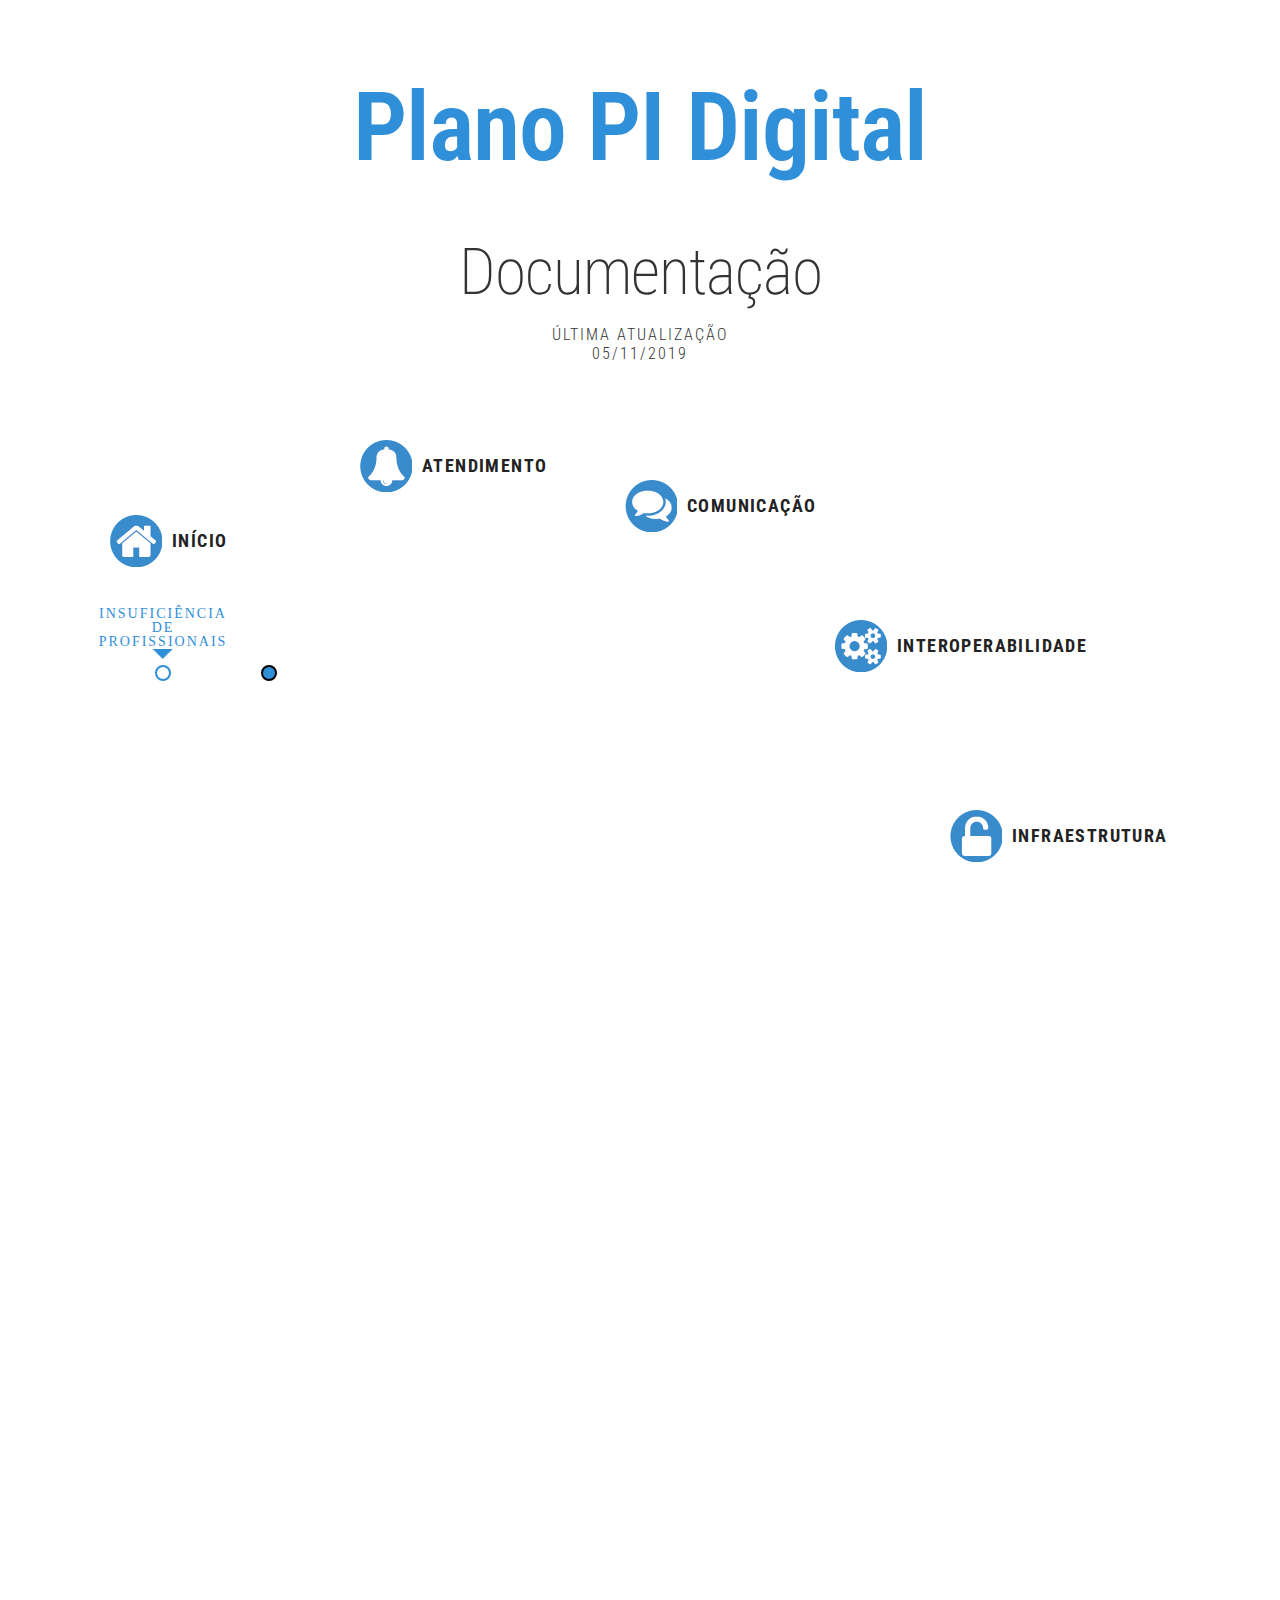
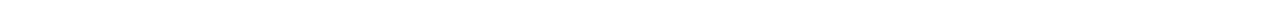
==== commit f4200b46: "Update riscos.html" ====
--- a/riscos.html
+++ b/riscos.html
@@ -51,7 +51,7 @@
 		height: 1000px;
   		position:absolute;
 		font-family: "Roboto Condensed";
-		top: -105px;
+		top: -65px;
     		left: -100px;
 	    }
 	</style>
@@ -238,7 +238,26 @@
                         'opacity'   :'0.1'
                     },5000,'easeOutBack');
                     $this.find('a:first,h2').removeClass('active');
-                }
+                },
+		function(ev) {
+                    ev.preventDefault();
+                      if (idx !== current) {
+                        dots[current].className = '';
+
+    // special case
+    if (hop && idx < current) {
+      dot.className += ' current-from-right';
+    }
+
+    setTimeout(function() {
+      dot.className += ' current';
+      current = idx;
+      if (typeof self.options.callback === 'function') {
+        self.options.callback(current);
+      }
+    }, 25);
+  }
+}
             );
             });
         </script>
--- a/css/component.css
+++ b/css/component.css
@@ -352,7 +352,7 @@
 /* Tooltip */
 .dotstyle-tooltip {
  	position:absolute;
-	top: 775px;
+	top: 665px;
 	left: 110px;
 	font-family: "Roboto Condensed";
 	font-size: 14px;
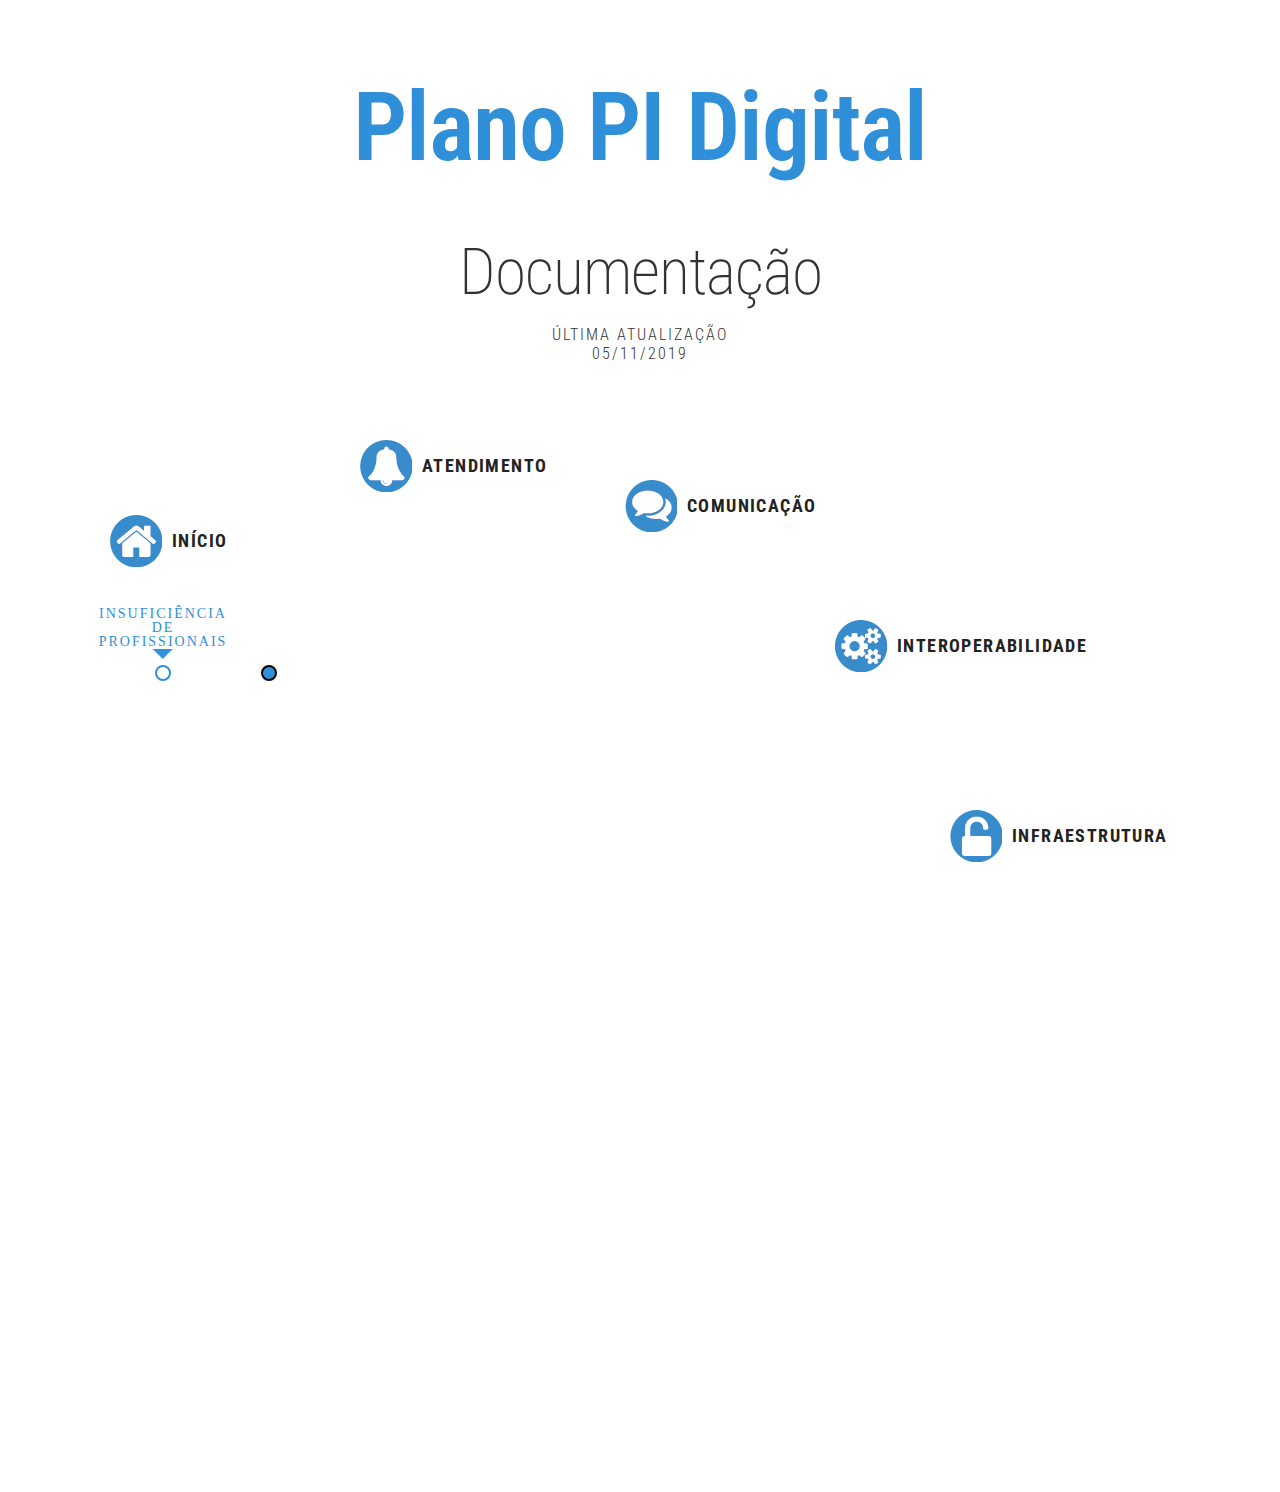
==== commit 452fcf24: "Update riscos.html" ====
--- a/riscos.html
+++ b/riscos.html
@@ -47,12 +47,12 @@
 		font-size: 1.15em;
             }
 	    #chartdiv {
-  		width:900px;
+  		width:1000px;
 		height: 1000px;
   		position:absolute;
 		font-family: "Roboto Condensed";
-		top: -65px;
-    		left: -100px;
+		top: -175px;
+    		left: -185px;
 	    }
 	</style>
 
@@ -74,12 +74,106 @@
 
 var data = [];
 
-for(var i = 0; i < 20; i++){
-  data.push({category: i, value:Math.round(Math.random() * 100)});
-}
-
-chart.data = data;
-chart.radius = am4core.percent(100);
+chart.data = [
+  {
+    category: "#01",
+    value: 0
+  },
+  {
+    category: "#02",
+    value: 200
+  },
+  {
+    category: "#03",
+    value: 0
+  },
+  {
+    category: "#04",
+    value: 100
+  },
+  {
+    category: "#05",
+    value: 50
+  },
+  {
+    category: "#06",
+    value: 0
+  },
+ {
+    category: "#07",
+    value: 50
+  },
+ {
+    category: "#08",
+    value: 50
+  },
+ {
+    category: "#09",
+    value: 50
+  },
+ {
+    category: "#10",
+    value: 200
+  },
+ {
+    category: "#11",
+    value: 200
+  },
+ {
+    category: "#12",
+    value: 0
+  },
+ {
+    category: "#13",
+    value: 200
+  },
+ {
+    category: "#14",
+    value: 0
+  },
+ {
+    category: "#15",
+    value: 100
+  },
+ {
+    category: "#16",
+    value: 50
+  },
+ {
+    category: "#17",
+    value: 50
+  },
+ {
+    category: "#18",
+    value: 200
+  },
+ {
+    category: "#19",
+    value: 0
+  },
+ {
+    category: "#20",
+    value: 0
+  },
+ {
+    category: "#21",
+    value: 50
+  },
+ {
+    category: "#22",
+    value: 0
+  },
+ {
+    category: "#23",
+    value: 50
+  },
+ {
+    category: "#24",
+    value: 100
+  },
+];
+
+chart.radius = am4core.percent(70);
 chart.innerRadius = am4core.percent(50);
 
 // Create axes
